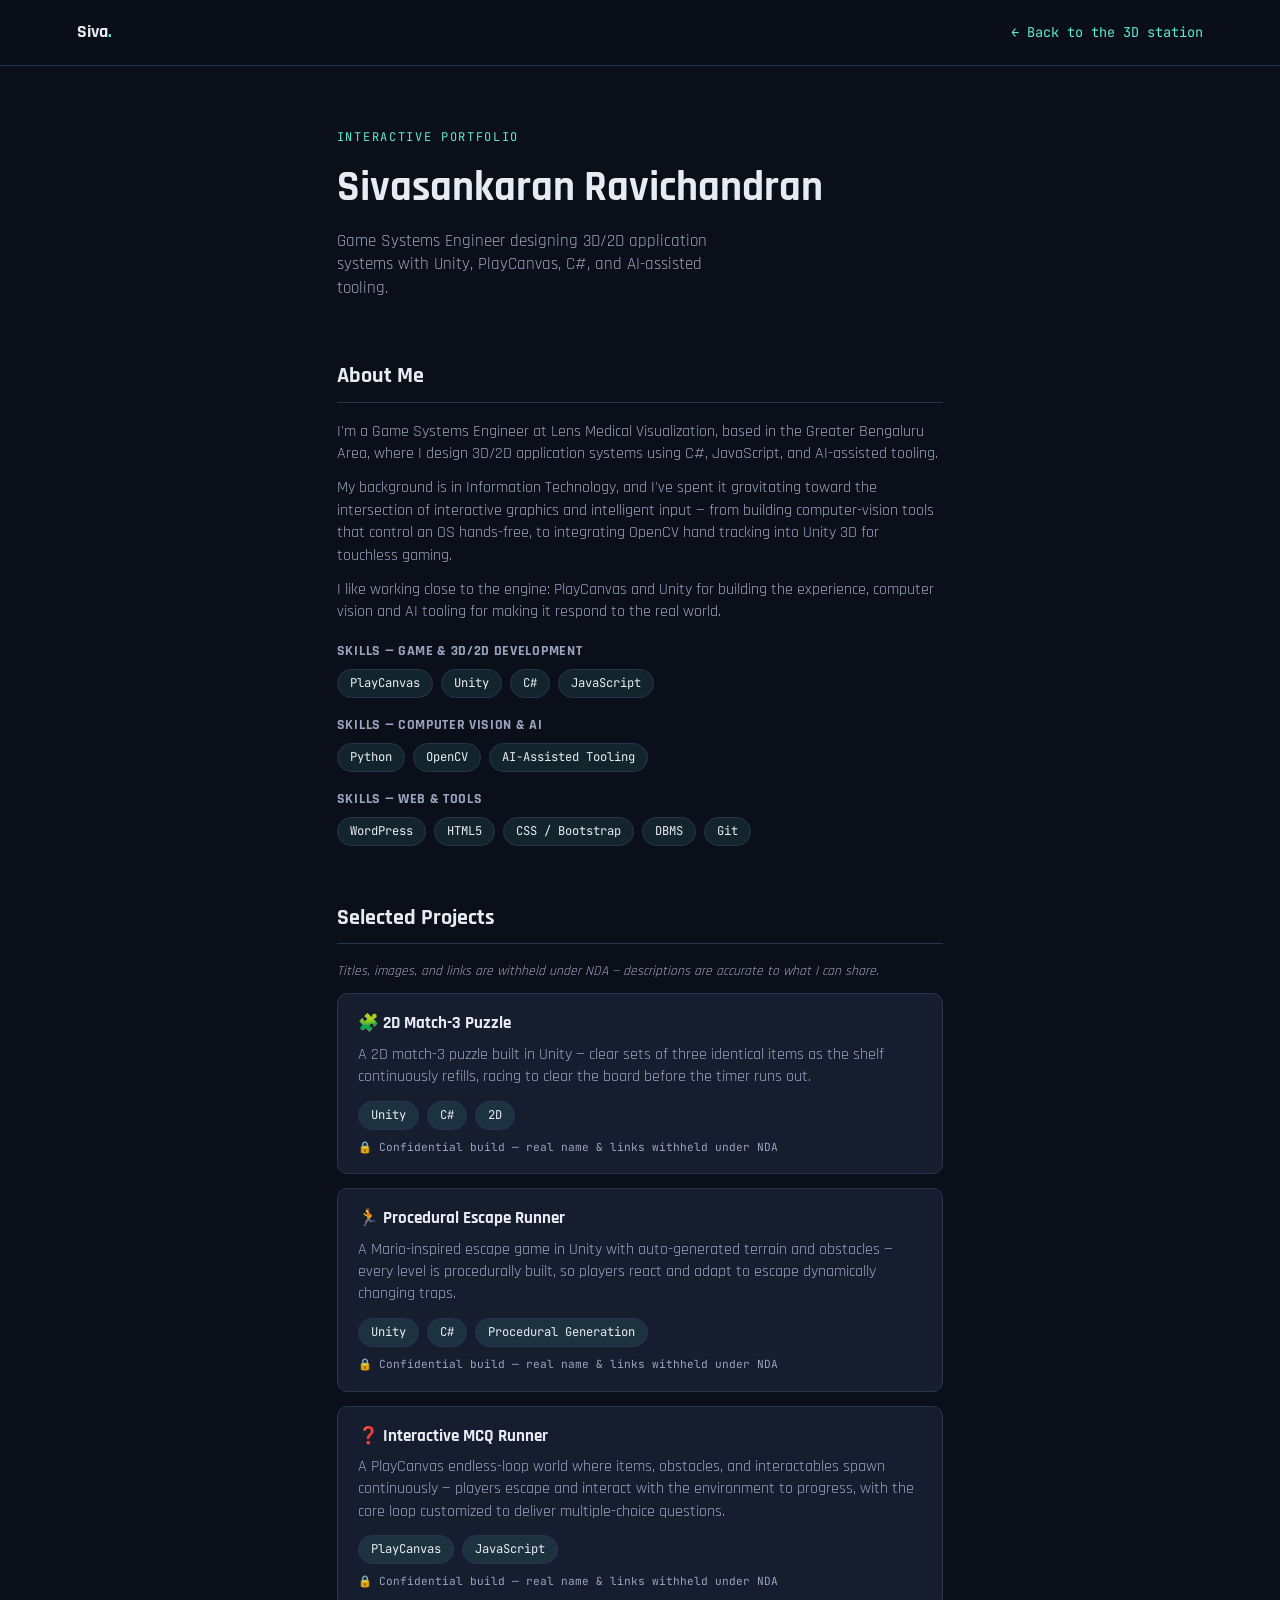
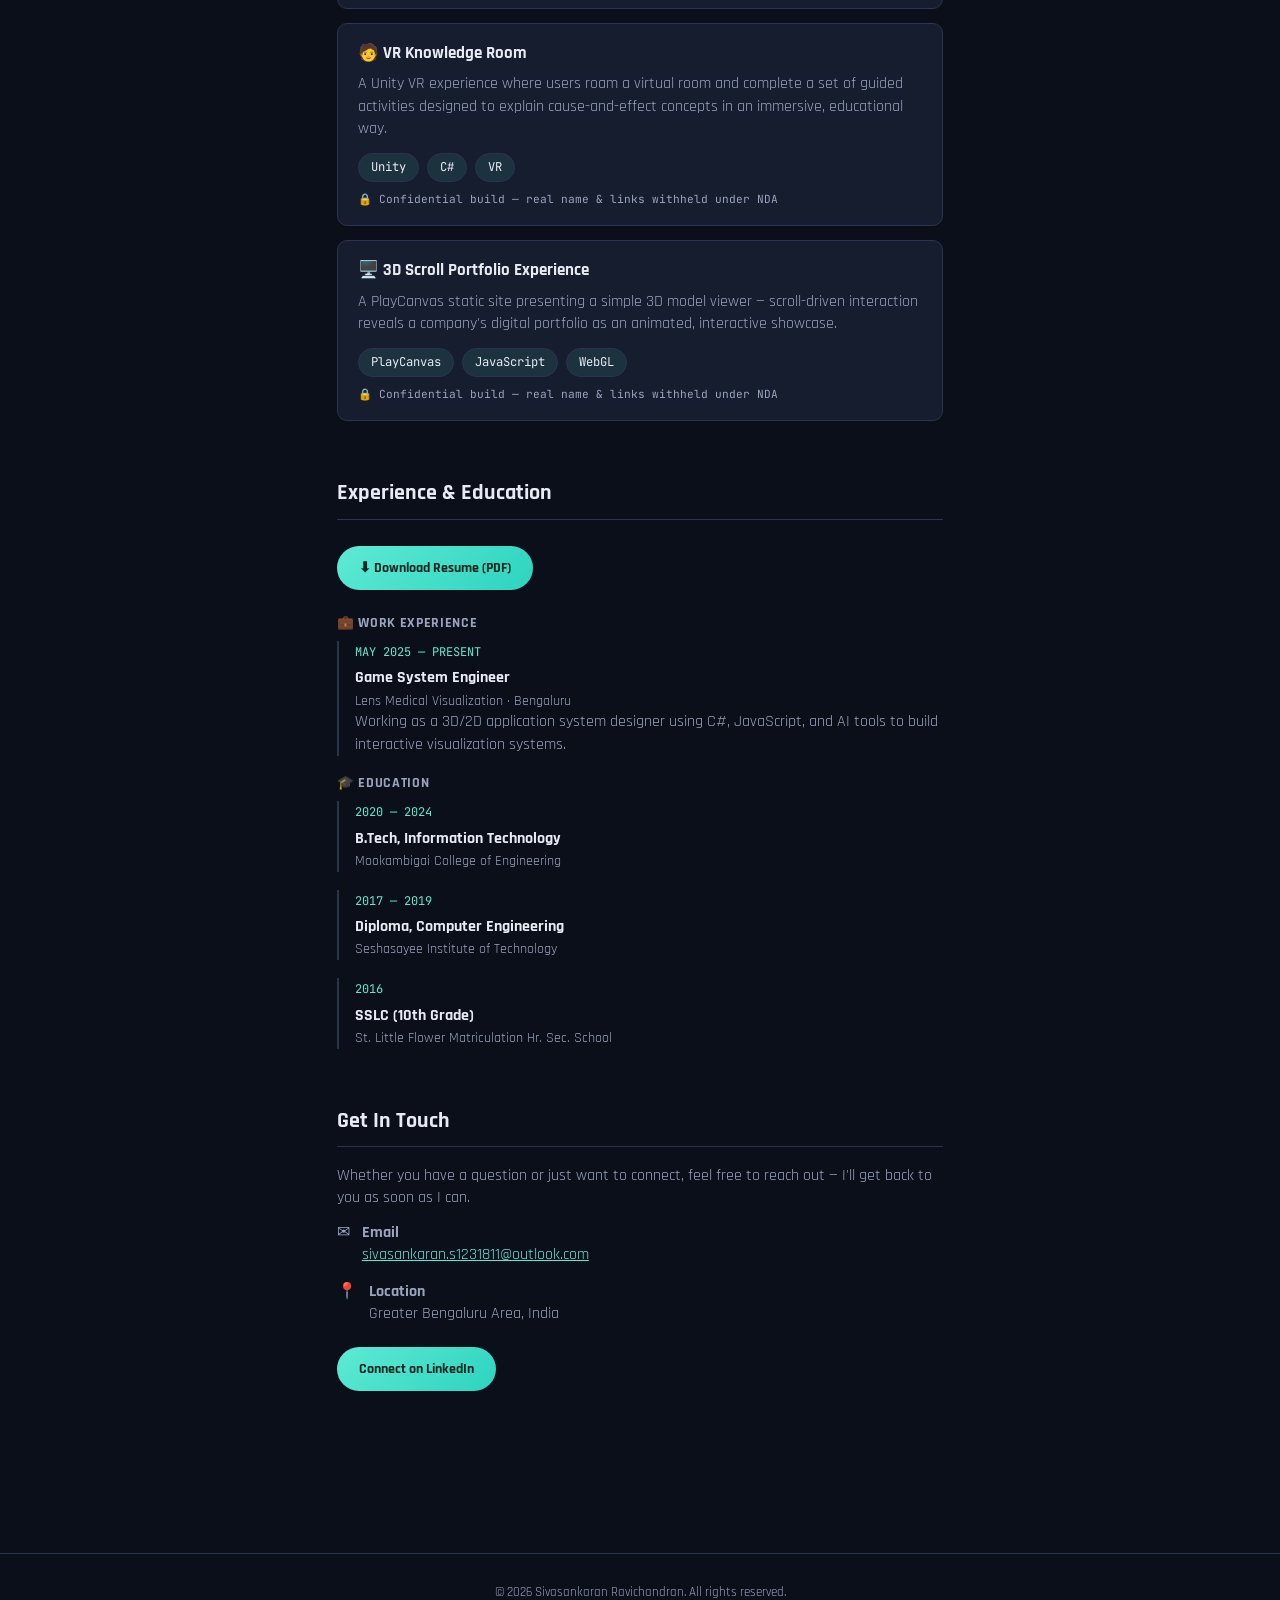
==== fallback.html @ 23c57af4 "My Site" ====
<!DOCTYPE html>
<html lang="en">
<head>
  <meta charset="UTF-8" />
  <meta name="viewport" content="width=device-width, initial-scale=1.0" />
  <title>Sivasankaran Ravichandran — Portfolio</title>
  <meta name="description" content="Sivasankaran Ravichandran's background, skills, projects, experience, and contact details." />
  <link rel="icon" href="data:image/svg+xml,<svg xmlns=%22http://www.w3.org/2000/svg%22 viewBox=%220 0 100 100%22><text y=%22.9em%22 font-size=%2290%22>🚀</text></svg>" />
  <link rel="preconnect" href="https://fonts.googleapis.com" />
  <link rel="preconnect" href="https://fonts.gstatic.com" crossorigin />
  <link href="https://fonts.googleapis.com/css2?family=Rajdhani:wght@500;600;700&family=JetBrains+Mono:wght@400;500;600&display=swap" rel="stylesheet" />
  <link rel="stylesheet" href="css/fallback.css" />
</head>
<body>
  <header class="fb-header">
    <span class="fb-brand">Siva<span>.</span></span>
    <a class="fb-link" href="index.html">← Back to the 3D station</a>
  </header>

  <main class="fb-main">
    <section class="fb-hero">
      <span class="eyebrow">Interactive Portfolio</span>
      <h1>Sivasankaran Ravichandran</h1>
      <p>Game Systems Engineer designing 3D/2D application systems with Unity, PlayCanvas, C#, and AI-assisted tooling.</p>
    </section>

    <section class="fb-section">
      <h2>About Me</h2>
      <p>I'm a Game Systems Engineer at Lens Medical Visualization, based in the Greater Bengaluru Area, where I design 3D/2D application systems using C#, JavaScript, and AI-assisted tooling.</p>
      <p>My background is in Information Technology, and I've spent it gravitating toward the intersection of interactive graphics and intelligent input — from building computer-vision tools that control an OS hands-free, to integrating OpenCV hand tracking into Unity 3D for touchless gaming.</p>
      <p>I like working close to the engine: PlayCanvas and Unity for building the experience, computer vision and AI tooling for making it respond to the real world.</p>

      <h3>Skills — Game &amp; 3D/2D Development</h3>
      <div class="fb-tags"><span>PlayCanvas</span><span>Unity</span><span>C#</span><span>JavaScript</span></div>
      <h3>Skills — Computer Vision &amp; AI</h3>
      <div class="fb-tags"><span>Python</span><span>OpenCV</span><span>AI-Assisted Tooling</span></div>
      <h3>Skills — Web &amp; Tools</h3>
      <div class="fb-tags"><span>WordPress</span><span>HTML5</span><span>CSS / Bootstrap</span><span>DBMS</span><span>Git</span></div>
    </section>

    <section class="fb-section">
      <h2>Selected Projects</h2>
      <p class="fb-note">Titles, images, and links are withheld under NDA — descriptions are accurate to what I can share.</p>

      <article class="fb-project">
        <h3>🧩 2D Match-3 Puzzle</h3>
        <p>A 2D match-3 puzzle built in Unity — clear sets of three identical items as the shelf continuously refills, racing to clear the board before the timer runs out.</p>
        <div class="fb-tags"><span>Unity</span><span>C#</span><span>2D</span></div>
        <span class="fb-nda">🔒 Confidential build — real name &amp; links withheld under NDA</span>
      </article>

      <article class="fb-project">
        <h3>🏃 Procedural Escape Runner</h3>
        <p>A Mario-inspired escape game in Unity with auto-generated terrain and obstacles — every level is procedurally built, so players react and adapt to escape dynamically changing traps.</p>
        <div class="fb-tags"><span>Unity</span><span>C#</span><span>Procedural Generation</span></div>
        <span class="fb-nda">🔒 Confidential build — real name &amp; links withheld under NDA</span>
      </article>

      <article class="fb-project">
        <h3>❓ Interactive MCQ Runner</h3>
        <p>A PlayCanvas endless-loop world where items, obstacles, and interactables spawn continuously — players escape and interact with the environment to progress, with the core loop customized to deliver multiple-choice questions.</p>
        <div class="fb-tags"><span>PlayCanvas</span><span>JavaScript</span></div>
        <span class="fb-nda">🔒 Confidential build — real name &amp; links withheld under NDA</span>
      </article>

      <article class="fb-project">
        <h3>🧑 VR Knowledge Room</h3>
        <p>A Unity VR experience where users roam a virtual room and complete a set of guided activities designed to explain cause-and-effect concepts in an immersive, educational way.</p>
        <div class="fb-tags"><span>Unity</span><span>C#</span><span>VR</span></div>
        <span class="fb-nda">🔒 Confidential build — real name &amp; links withheld under NDA</span>
      </article>

      <article class="fb-project">
        <h3>🖥️ 3D Scroll Portfolio Experience</h3>
        <p>A PlayCanvas static site presenting a simple 3D model viewer — scroll-driven interaction reveals a company's digital portfolio as an animated, interactive showcase.</p>
        <div class="fb-tags"><span>PlayCanvas</span><span>JavaScript</span><span>WebGL</span></div>
        <span class="fb-nda">🔒 Confidential build — real name &amp; links withheld under NDA</span>
      </article>
    </section>

    <section class="fb-section">
      <h2>Experience &amp; Education</h2>
      <a class="fb-btn" href="assets/docs/resume.pdf" download>⬇ Download Resume (PDF)</a>

      <h3>💼 Work Experience</h3>
      <div class="fb-timeline">
        <span class="date">May 2025 — Present</span>
        <h4>Game System Engineer</h4>
        <div class="org">Lens Medical Visualization · Bengaluru</div>
        <p>Working as a 3D/2D application system designer using C#, JavaScript, and AI tools to build interactive visualization systems.</p>
      </div>

      <h3>🎓 Education</h3>
      <div class="fb-timeline">
        <span class="date">2020 — 2024</span>
        <h4>B.Tech, Information Technology</h4>
        <div class="org">Mookambigai College of Engineering</div>
      </div>
      <div class="fb-timeline">
        <span class="date">2017 — 2019</span>
        <h4>Diploma, Computer Engineering</h4>
        <div class="org">Seshasayee Institute of Technology</div>
      </div>
      <div class="fb-timeline">
        <span class="date">2016</span>
        <h4>SSLC (10th Grade)</h4>
        <div class="org">St. Little Flower Matriculation Hr. Sec. School</div>
      </div>
    </section>

    <section class="fb-section">
      <h2>Get In Touch</h2>
      <p>Whether you have a question or just want to connect, feel free to reach out — I'll get back to you as soon as I can.</p>
      <div class="fb-contact">
        <span>✉</span>
        <div><strong>Email</strong><br /><a href="mailto:sivasankaran.s1231811@outlook.com">sivasankaran.s1231811@outlook.com</a></div>
      </div>
      <div class="fb-contact">
        <span>📍</span>
        <div><strong>Location</strong><br />Greater Bengaluru Area, India</div>
      </div>
      <a class="fb-btn" href="https://www.linkedin.com/in/sivasankaranravichandran-b2a31b16b" target="_blank" rel="noopener">Connect on LinkedIn</a>
    </section>
  </main>

  <footer class="fb-footer">
    <span>© <span id="year"></span> Sivasankaran Ravichandran. All rights reserved.</span>
  </footer>

  <script>
    document.getElementById("year").textContent = new Date().getFullYear();
  </script>
</body>
</html>
---- css/fallback.css ----
:root {
  --bg: #0b0f19;
  --surface: #161d2e;
  --border: #2a3450;
  --text: #e8ebf3;
  --text-muted: #9aa4bf;
  --accent: #5eead4;
  --font-display: "Rajdhani", "Segoe UI", sans-serif;
  --font-mono: "JetBrains Mono", "Consolas", monospace;
}

* {
  box-sizing: border-box;
  margin: 0;
  padding: 0;
}

body {
  background: var(--bg);
  color: var(--text);
  font-family: var(--font-display);
  line-height: 1.4;
}

.fb-header {
  display: flex;
  align-items: center;
  justify-content: space-between;
  padding: 20px 6vw;
  border-bottom: 1px solid var(--border);
  position: sticky;
  top: 0;
  background: rgba(11, 15, 25, 0.9);
  -webkit-backdrop-filter: blur(6px);
  backdrop-filter: blur(6px);
  z-index: 5;
}

.fb-brand {
  font-weight: 700;
  font-size: 1.1rem;
}

.fb-brand span {
  color: var(--accent);
}

.fb-link {
  color: var(--accent);
  text-decoration: none;
  font-size: 0.85rem;
  font-family: var(--font-mono);
}

.fb-link:hover {
  text-decoration: underline;
}

.fb-main {
  max-width: 760px;
  margin: 0 auto;
  padding: 60px 6vw 100px;
}

.fb-hero {
  margin-bottom: 60px;
}

.eyebrow {
  display: inline-block;
  font-family: var(--font-mono);
  font-size: 0.75rem;
  letter-spacing: 0.14em;
  text-transform: uppercase;
  color: var(--accent);
  margin-bottom: 14px;
}

.fb-hero h1 {
  font-size: clamp(1.8rem, 5vw, 2.6rem);
  margin-bottom: 12px;
}

.fb-hero p {
  color: var(--text-muted);
  font-size: 1.05rem;
  max-width: 46ch;
}

.fb-section {
  margin-bottom: 56px;
}

.fb-section h2 {
  font-size: 1.4rem;
  margin-bottom: 18px;
  padding-bottom: 10px;
  border-bottom: 1px solid var(--border);
}

.fb-section h3 {
  font-size: 0.85rem;
  text-transform: uppercase;
  letter-spacing: 0.05em;
  color: var(--text-muted);
  margin: 18px 0 8px;
}

.fb-section p {
  color: var(--text-muted);
  margin-bottom: 12px;
}

.fb-note {
  font-size: 0.85rem;
  font-style: italic;
}

.fb-tags {
  display: flex;
  flex-wrap: wrap;
  gap: 8px;
  margin-bottom: 6px;
}

.fb-tags span {
  font-family: var(--font-mono);
  font-size: 0.76rem;
  background: rgba(94, 234, 212, 0.1);
  border: 1px solid var(--border);
  color: var(--text);
  padding: 5px 12px;
  border-radius: 999px;
}

.fb-project {
  background: var(--surface);
  border: 1px solid var(--border);
  border-radius: 10px;
  padding: 18px 20px;
  margin-bottom: 14px;
}

.fb-project h3 {
  color: var(--text);
  font-size: 1.05rem;
  text-transform: none;
  letter-spacing: 0;
  margin: 0 0 8px;
}

.fb-nda {
  display: block;
  margin-top: 10px;
  font-family: var(--font-mono);
  font-size: 0.7rem;
  color: var(--text-muted);
}

.fb-timeline {
  border-left: 2px solid var(--border);
  padding-left: 16px;
  margin-bottom: 18px;
}

.fb-timeline .date {
  font-family: var(--font-mono);
  font-size: 0.75rem;
  color: var(--accent);
  text-transform: uppercase;
}

.fb-timeline h4 {
  font-size: 1rem;
  margin: 4px 0 2px;
}

.fb-timeline .org {
  color: var(--text-muted);
  font-size: 0.88rem;
}

.fb-contact {
  display: flex;
  align-items: flex-start;
  gap: 12px;
  margin-bottom: 14px;
  color: var(--text-muted);
}

.fb-contact a {
  color: var(--accent);
}

.fb-btn {
  display: inline-block;
  margin: 8px 0 6px;
  padding: 12px 22px;
  border-radius: 999px;
  background: linear-gradient(135deg, #5eead4, #2dd4bf);
  color: #06251f;
  font-weight: 700;
  text-decoration: none;
  font-size: 0.9rem;
}

.fb-footer {
  text-align: center;
  padding: 30px;
  color: var(--text-muted);
  font-size: 0.8rem;
  border-top: 1px solid var(--border);
}
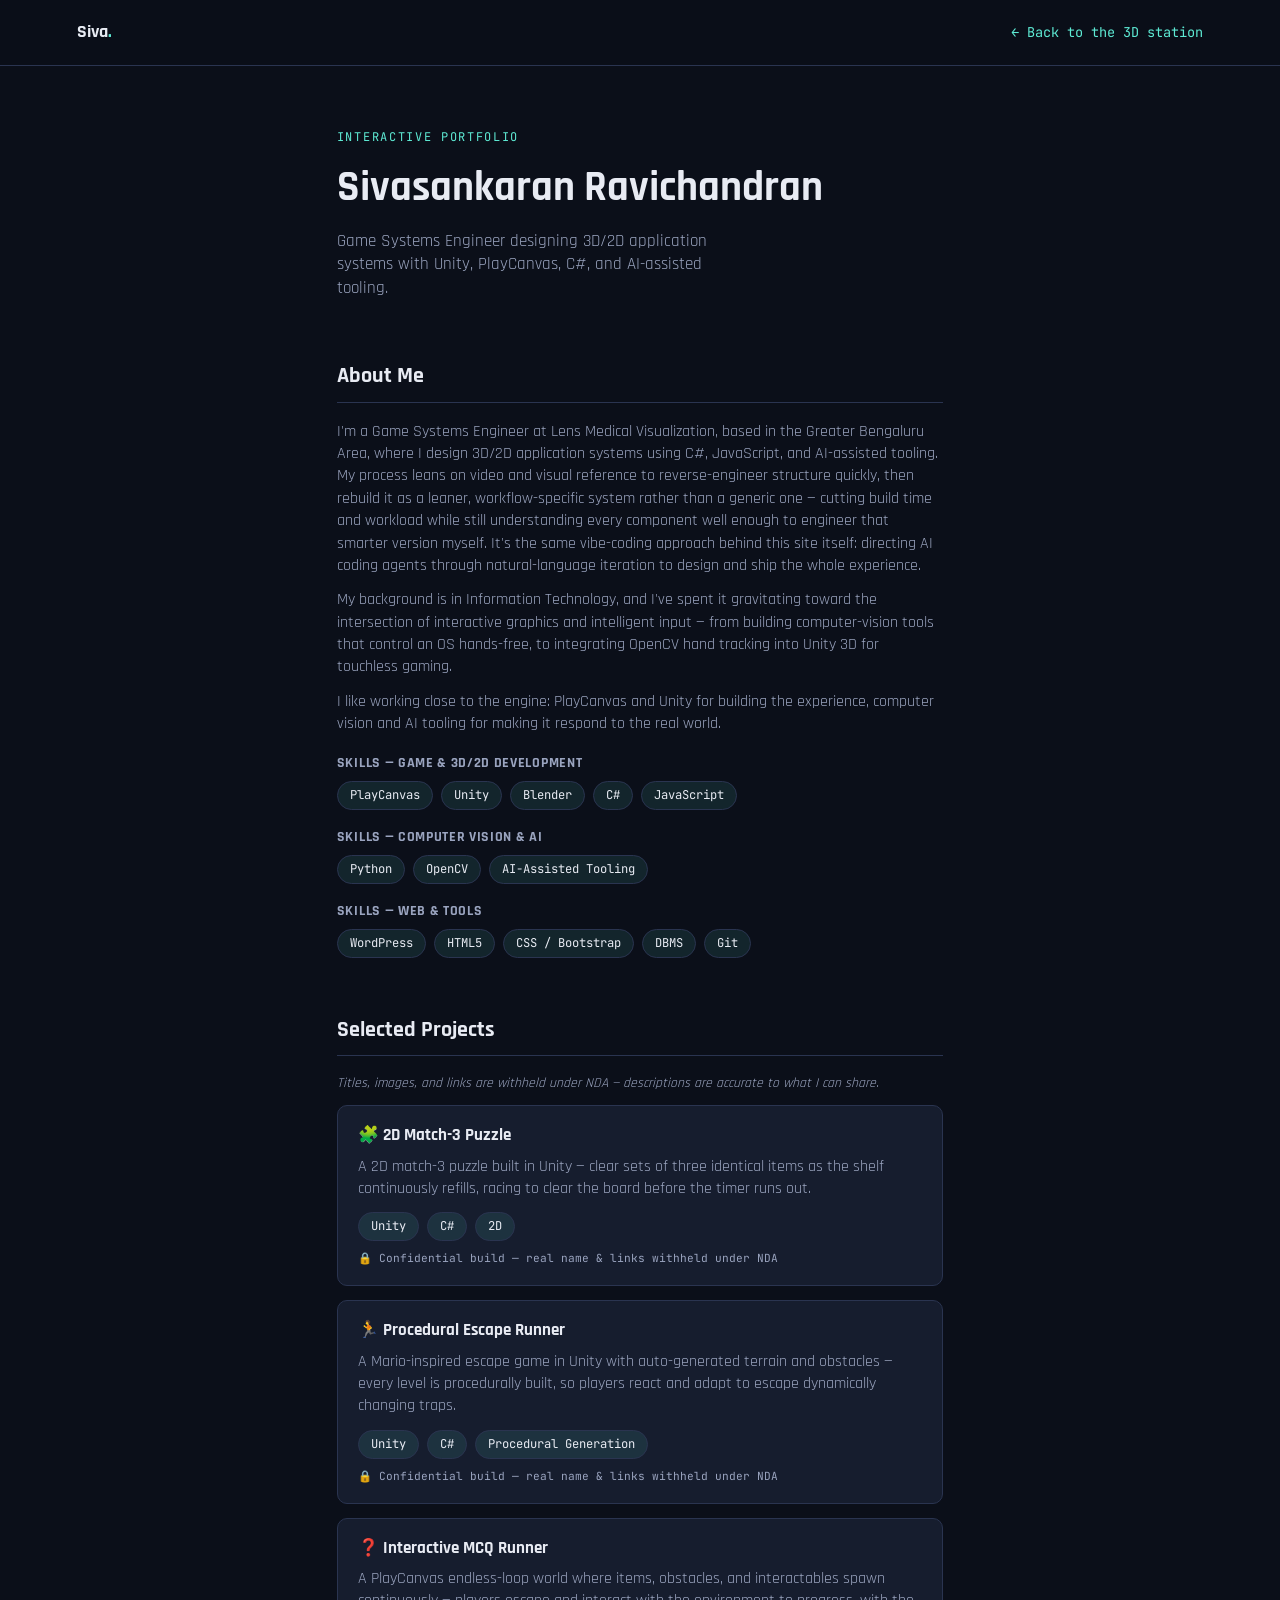
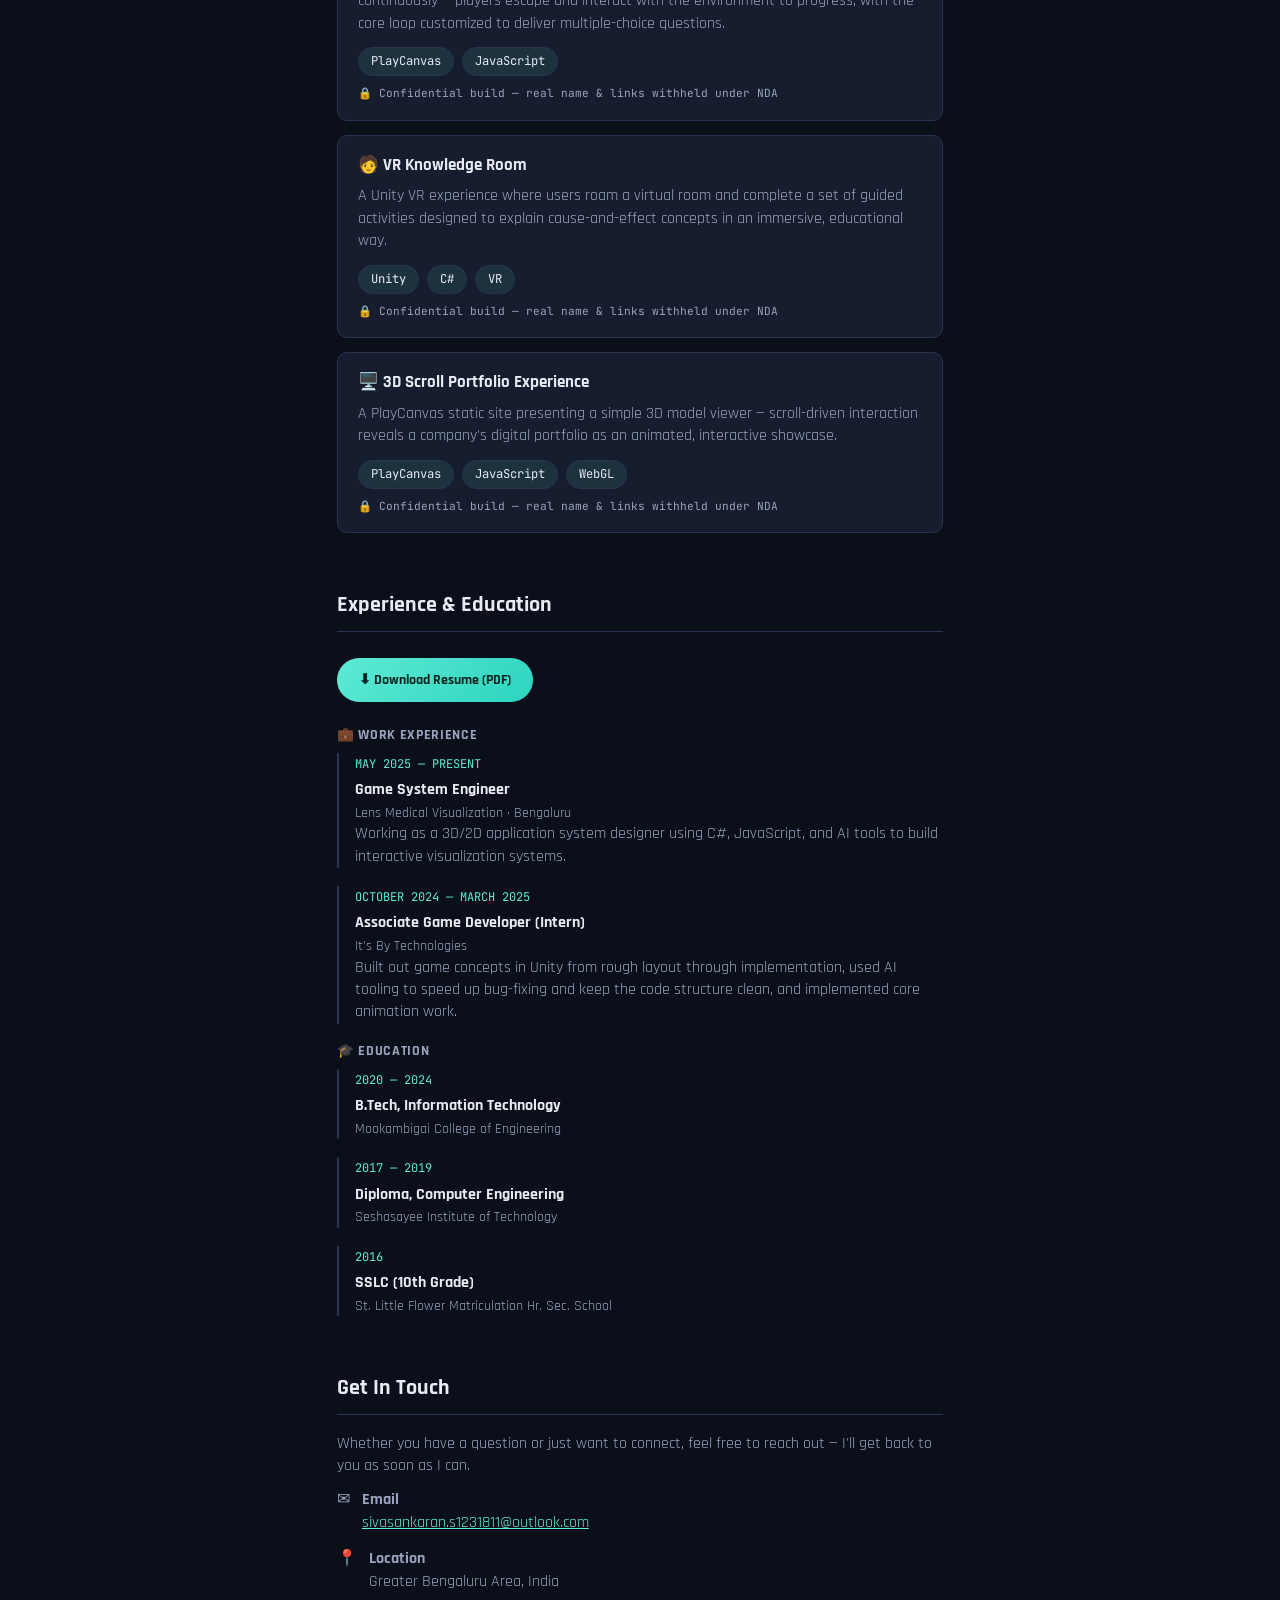
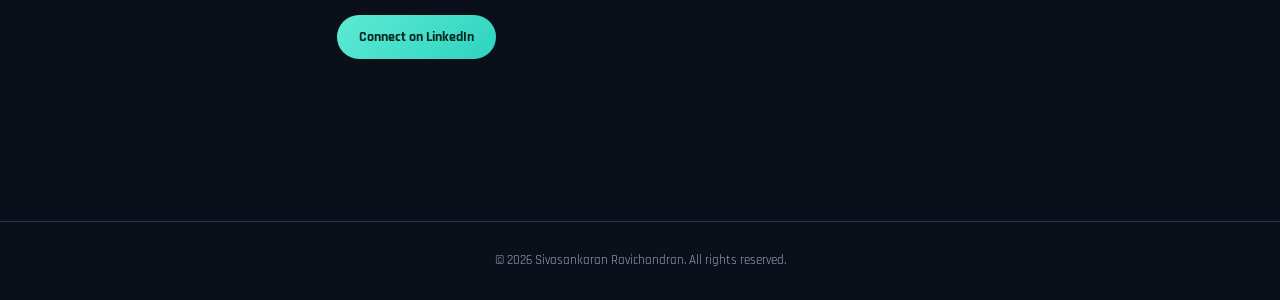
==== commit 56c4f6c7: "Multiplayer update added tic ta to game with multiplayer options" ====
--- a/fallback.html
+++ b/fallback.html
@@ -26,12 +26,12 @@
 
     <section class="fb-section">
       <h2>About Me</h2>
-      <p>I'm a Game Systems Engineer at Lens Medical Visualization, based in the Greater Bengaluru Area, where I design 3D/2D application systems using C#, JavaScript, and AI-assisted tooling.</p>
+      <p>I'm a Game Systems Engineer at Lens Medical Visualization, based in the Greater Bengaluru Area, where I design 3D/2D application systems using C#, JavaScript, and AI-assisted tooling. My process leans on video and visual reference to reverse-engineer structure quickly, then rebuild it as a leaner, workflow-specific system rather than a generic one — cutting build time and workload while still understanding every component well enough to engineer that smarter version myself. It's the same vibe-coding approach behind this site itself: directing AI coding agents through natural-language iteration to design and ship the whole experience.</p>
       <p>My background is in Information Technology, and I've spent it gravitating toward the intersection of interactive graphics and intelligent input — from building computer-vision tools that control an OS hands-free, to integrating OpenCV hand tracking into Unity 3D for touchless gaming.</p>
       <p>I like working close to the engine: PlayCanvas and Unity for building the experience, computer vision and AI tooling for making it respond to the real world.</p>
 
       <h3>Skills — Game &amp; 3D/2D Development</h3>
-      <div class="fb-tags"><span>PlayCanvas</span><span>Unity</span><span>C#</span><span>JavaScript</span></div>
+      <div class="fb-tags"><span>PlayCanvas</span><span>Unity</span><span>Blender</span><span>C#</span><span>JavaScript</span></div>
       <h3>Skills — Computer Vision &amp; AI</h3>
       <div class="fb-tags"><span>Python</span><span>OpenCV</span><span>AI-Assisted Tooling</span></div>
       <h3>Skills — Web &amp; Tools</h3>
@@ -89,6 +89,12 @@
         <div class="org">Lens Medical Visualization · Bengaluru</div>
         <p>Working as a 3D/2D application system designer using C#, JavaScript, and AI tools to build interactive visualization systems.</p>
       </div>
+      <div class="fb-timeline">
+        <span class="date">October 2024 — March 2025</span>
+        <h4>Associate Game Developer (Intern)</h4>
+        <div class="org">It's By Technologies</div>
+        <p>Built out game concepts in Unity from rough layout through implementation, used AI tooling to speed up bug-fixing and keep the code structure clean, and implemented core animation work.</p>
+      </div>
 
       <h3>🎓 Education</h3>
       <div class="fb-timeline">
@@ -119,7 +125,7 @@
         <span>📍</span>
         <div><strong>Location</strong><br />Greater Bengaluru Area, India</div>
       </div>
-      <a class="fb-btn" href="https://www.linkedin.com/in/sivasankaranravichandran-b2a31b16b" target="_blank" rel="noopener">Connect on LinkedIn</a>
+      <a class="fb-btn" href="https://www.linkedin.com/in/sivasankaran-ravichandran-b2a31b16b" target="_blank" rel="noopener">Connect on LinkedIn</a>
     </section>
   </main>
 
